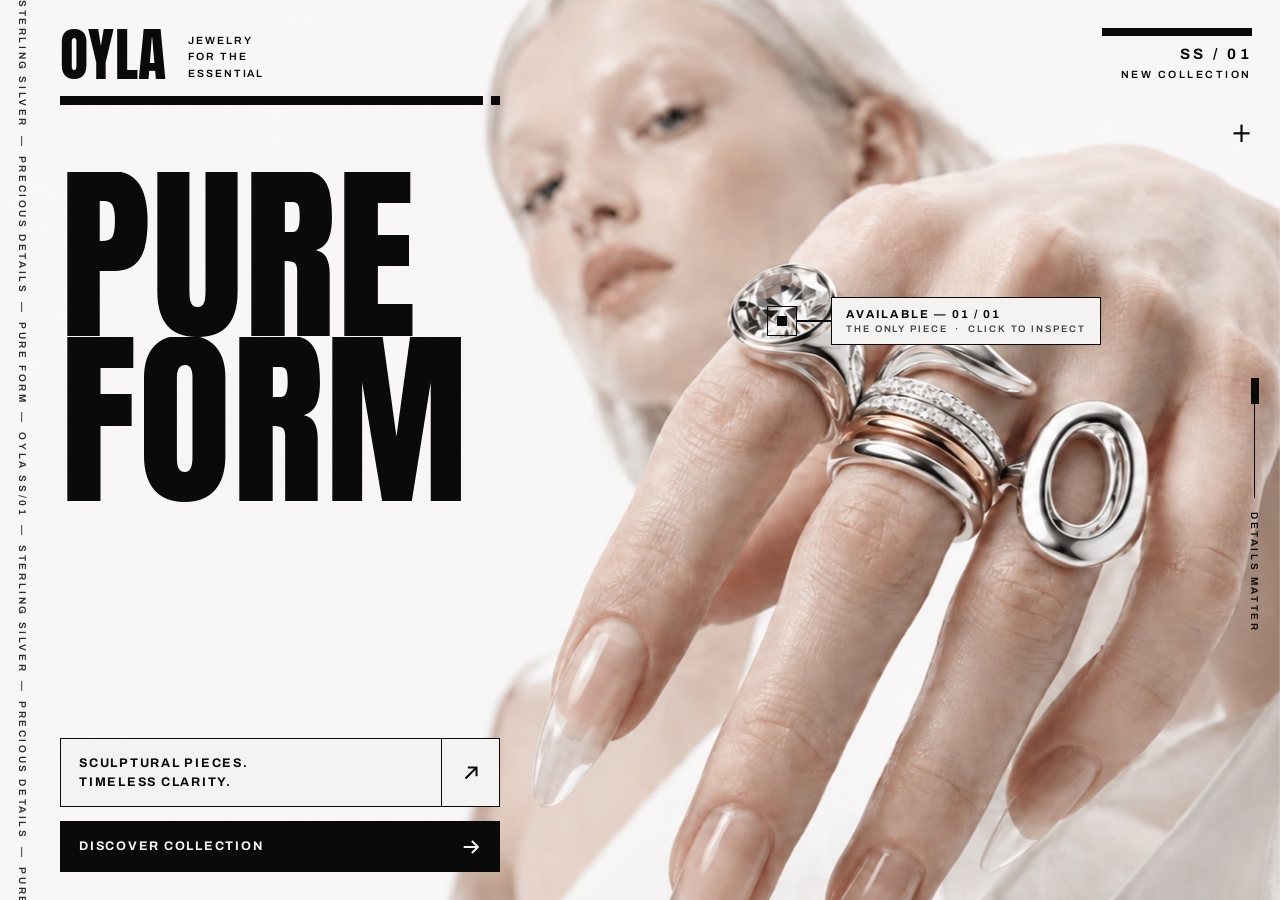
==== index.html @ 8055b630 "OYLA Pure Form — brutalist jewelry campaign site Video-chained flow: loader → intro → hero → macro i" ====
<!DOCTYPE html>
<html lang="en">
<head>
<meta charset="utf-8">
<meta name="viewport" content="width=device-width, initial-scale=1, viewport-fit=cover">
<meta name="theme-color" content="#0A0A0A">
<title>OYLA — Pure Form · SS/01</title>
<link rel="icon" href="data:image/svg+xml,%3Csvg xmlns='http://www.w3.org/2000/svg' viewBox='0 0 16 16'%3E%3Crect width='16' height='16' fill='%230A0A0A'/%3E%3C/svg%3E">
<link rel="preconnect" href="https://fonts.googleapis.com">
<link rel="preconnect" href="https://fonts.gstatic.com" crossorigin>
<link href="https://fonts.googleapis.com/css2?family=Anton&family=Archivo:wght@400;500;600;700&display=swap" rel="stylesheet">
<link rel="stylesheet" href="style.css">
</head>
<body data-state="loading">

<!-- ============ LOADER ============ -->
<div id="loader" aria-hidden="true">
  <div class="loader-mark">
    <span class="ghost">OYLA</span>
    <span class="fill" id="loader-fill">OYLA</span>
  </div>
  <div class="loader-meta">
    <span class="loader-note">LOADING — SS/01 COLLECTION</span>
    <span class="loader-pct"><b id="loader-pct">00</b> %</span>
  </div>
</div>

<!-- ============ MEDIA STACK ============ -->
<div id="media">
  <img  id="still-hero"    class="media-layer" decoding="async" alt="">
  <img  id="still-macro"   class="media-layer" decoding="async" alt="">
  <img  id="still-product" class="media-layer" decoding="async" alt="">
  <video id="v1" class="media-layer" muted playsinline preload="auto" disableremoteplayback></video>
  <video id="v2" class="media-layer" muted playsinline preload="auto" disableremoteplayback></video>
  <video id="v3" class="media-layer" muted playsinline preload="auto" disableremoteplayback></video>
</div>

<div id="vprogress"></div>

<!-- ============ PERSISTENT CHROME ============ -->
<header id="chrome">
  <div class="brand ui-el" style="--d:0s">
    <div class="brand-row">
      <span class="brand-name" aria-label="OYLA"><b style="--i:0">O</b><b style="--i:1">Y</b><b style="--i:2">L</b><b style="--i:3">A</b></span>
      <span class="brand-tag">JEWELRY<br>FOR&nbsp;THE<br>ESSENTIAL</span>
    </div>
    <div class="brand-bar"><span style="--d:.12s"></span><i style="--d:.32s"></i></div>
  </div>

  <div class="corner-tr ui-el" style="--d:.06s">
    <div class="ss">
      <span class="ss-bar" style="--d:.16s"></span>
      <b>SS&nbsp;/&nbsp;01</b>
      <span class="ss-sub">NEW COLLECTION</span>
    </div>
    <div class="plus">+</div>
  </div>

  <div class="ticker ui-el" style="--d:.14s" aria-hidden="true">
    <div class="ticker-track"><span id="tk-a"></span><span id="tk-b"></span></div>
  </div>

  <div class="rail-right ui-el" style="--d:.18s">
    <span class="scan"><i class="scan-track"></i><i class="scan-block"></i></span>
    <span class="rail-text">DETAILS&nbsp;MATTER</span>
  </div>
</header>

<!-- ============ HERO ============ -->
<section id="ui-hero">
  <h1 class="display" aria-label="Pure Form">
    <span class="line"><span class="lw" style="--lb:0s"><b style="--i:0">P</b><b style="--i:1">U</b><b style="--i:2">R</b><b style="--i:3">E</b></span></span>
    <span class="line"><span class="lw" style="--lb:.1s"><b style="--i:0">F</b><b style="--i:1">O</b><b style="--i:2">R</b><b style="--i:3">M</b></span></span>
  </h1>
  <div class="hero-cta">
    <div class="box tag-box sweep" style="--d:.2s">
      <span>SCULPTURAL PIECES.<br>TIMELESS CLARITY.</span>
      <em class="cell" aria-hidden="true">
        <svg viewBox="0 0 24 24"><path d="M6 18 18 6M8.5 6H18v9.5" fill="none" stroke="currentColor" stroke-width="2.2"/></svg>
      </em>
    </div>
    <button class="box btn sweep" id="btn-discover" style="--d:.28s">
      <span>DISCOVER COLLECTION</span>
      <em class="cell" aria-hidden="true">
        <svg viewBox="0 0 24 24"><path d="M4 12h15M13 5.5 19.5 12 13 18.5" fill="none" stroke="currentColor" stroke-width="2.2"/></svg>
      </em>
    </button>
  </div>
</section>

<!-- ============ AVAILABILITY INDICATOR ============ -->
<button id="indicator" aria-label="The only available piece — inspect">
  <span class="ind-core">
    <i></i><u class="ring r1"></u><u class="ring r2"></u>
  </span>
  <span class="ind-line"></span>
  <span class="ind-label">
    <b>AVAILABLE — 01&nbsp;/&nbsp;01</b>
    <span>THE ONLY PIECE&nbsp;&nbsp;·&nbsp;&nbsp;CLICK TO INSPECT</span>
  </span>
</button>

<!-- ============ MACRO ============ -->
<section id="ui-macro">
  <div class="callout ui-el" id="co-stone" style="--d:.05s">
    <span class="co-core"></span><span class="co-line"></span>
    <span class="co-label"><b>STONE</b><span>ROUND FACETED — CLEAR</span></span>
  </div>
  <div class="callout ui-el" id="co-material" style="--d:.15s">
    <span class="co-core"></span><span class="co-line"></span>
    <span class="co-label"><b>MATERIAL</b><span>STERLING SILVER · 925</span></span>
  </div>
  <div class="callout ui-el" id="co-finish" style="--d:.25s">
    <span class="co-core"></span><span class="co-line"></span>
    <span class="co-label"><b>FINISH</b><span>HIGH POLISH</span></span>
  </div>
  <button class="box btn cap-cta sweep" id="btn-open" style="--d:.32s">
    <span>OPEN THE PIECE</span>
    <em class="cell" aria-hidden="true">
      <svg viewBox="0 0 24 24"><path d="M4 12h15M13 5.5 19.5 12 13 18.5" fill="none" stroke="currentColor" stroke-width="2.2"/></svg>
    </em>
  </button>
</section>

<!-- ============ PRODUCT ============ -->
<section id="ui-product">
  <h2 class="display-sm" aria-label="Pure Form">
    <span class="line"><span class="lw" style="--lb:0s"><b style="--i:0">P</b><b style="--i:1">U</b><b style="--i:2">R</b><b style="--i:3">E</b></span></span>
    <span class="line"><span class="lw" style="--lb:.08s"><b style="--i:0">F</b><b style="--i:1">O</b><b style="--i:2">R</b><b style="--i:3">M</b></span></span>
  </h2>

  <div class="box tag-box sweep" style="--d:.14s">
    <span>SCULPTURAL STATEMENT RING</span>
    <em class="cell" aria-hidden="true">
      <svg viewBox="0 0 24 24"><path d="M6 18 18 6M8.5 6H18v9.5" fill="none" stroke="currentColor" stroke-width="2.2"/></svg>
    </em>
  </div>

  <div class="edition ui-el" style="--d:.22s">
    <span class="ed-dot"></span>EDITION 1&nbsp;/&nbsp;1&nbsp;&nbsp;—&nbsp;&nbsp;AVAILABLE NOW
  </div>

  <ul class="specs">
    <li class="ui-el" style="--d:.28s">
      <button class="spec-head" aria-expanded="false">
        <i></i><b>STERLING SILVER · 925</b><em>+</em>
      </button>
      <div class="spec-body"><p>Solid cast in one pour. No plating, no hollow shell — weight you can feel.</p></div>
    </li>
    <li class="ui-el" style="--d:.34s">
      <button class="spec-head" aria-expanded="false">
        <i></i><b>ROUND FACETED CLEAR STONE</b><em>+</em>
      </button>
      <div class="spec-body"><p>Bezel-set crystal, cut deep to hold hard light from every angle.</p></div>
    </li>
    <li class="ui-el" style="--d:.4s">
      <button class="spec-head" aria-expanded="false">
        <i></i><b>HIGH POLISH FINISH</b><em>+</em>
      </button>
      <div class="spec-body"><p>Mirror-buffed by hand to a liquid, glass-white shine.</p></div>
    </li>
    <li class="ui-el" style="--d:.46s">
      <button class="spec-head" aria-expanded="false">
        <i></i><b>MODERN SCULPTURAL DESIGN</b><em>+</em>
      </button>
      <div class="spec-body"><p>One continuous volume — the O of OYLA, cast in metal.</p></div>
    </li>
  </ul>

  <button class="box btn sweep" id="btn-details" style="--d:.54s">
    <span>DISCOVER DETAILS</span>
    <em class="cell" aria-hidden="true">
      <svg viewBox="0 0 24 24"><path d="M4 12h15M13 5.5 19.5 12 13 18.5" fill="none" stroke="currentColor" stroke-width="2.2"/></svg>
    </em>
  </button>

  <button id="btn-back" class="ui-el" style="--d:.62s">←&nbsp;&nbsp;BACK TO CAMPAIGN</button>
</section>

<!-- ============ SKIP ============ -->
<button id="skip">SKIP INTRO —</button>

<!-- ============ CURSOR ============ -->
<div id="cursor" aria-hidden="true"></div>
<div id="cursor-label" aria-hidden="true"></div>

<script src="app.js"></script>
</body>
</html>
---- style.css ----
/* ============================================================
   OYLA — PURE FORM · SS/01
   Brutalist campaign site. White field, black ink, Druk-style
   display (Anton), Archivo utility labels.
   ============================================================ */

:root{
  --ink:#0A0A0A;
  --paper:#F5F3F1;
  --hair:1.5px solid var(--ink);
  --easing:cubic-bezier(.16,1,.3,1);
  --pad:28px;
  --padl:60px;               /* left offset: leaves a gutter for the ticker */
  --col:min(440px, 40vw);
}

*{ margin:0; padding:0; box-sizing:border-box; }

html,body{ height:100%; }

body{
  background:var(--paper);
  color:var(--ink);
  font-family:"Archivo", "Helvetica Neue", sans-serif;
  overflow:hidden;
  -webkit-font-smoothing:antialiased;
  user-select:none;
}

@media (pointer:fine){
  body{ cursor:none; }
  body a, body button{ cursor:none; }
}

button{
  font:inherit; color:inherit; background:none; border:none;
  text-align:left;
}

/* ============ MEDIA STACK ============ */

#media{
  position:fixed; inset:0; z-index:0;
  transition:transform .9s var(--easing);
}
body[data-state="product"] #media{
  transform:scale(1.12) translateX(7%);
}

/* Layers SNAP on and FADE off: the incoming frame is always shown
   instantly under/over a matching frame, so cuts never flash. */
.media-layer{
  position:absolute; inset:0;
  width:100%; height:100%;
  object-fit:cover; object-position:50% 50%;
  opacity:0;
  transition:opacity .4s linear;
  will-change:opacity;
}
.media-layer.on{ opacity:1; transition:none; }

#still-hero{ z-index:1; }
#still-macro{ z-index:2; }
#still-product{ z-index:3; }
#v1{ z-index:4; }
#v2{ z-index:5; }
#v3{ z-index:6; }

body[data-state="intro"] #v1{
  animation:v1zoom .8s cubic-bezier(.3,.1,.25,1) forwards;
}
@keyframes v1zoom{
  from{ transform:scale(1.07); }
  to{ transform:scale(1); }
}

/* ============ VIDEO PROGRESS HAIRLINE ============ */

#vprogress{
  position:fixed; top:0; left:0; z-index:40;
  width:100%; height:3px;
  background:var(--ink);
  transform:scaleX(0); transform-origin:0 0;
  opacity:0; transition:opacity .2s;
}
body[data-state="intro"] #vprogress,
body[data-state="macro-playing"] #vprogress,
body[data-state="reveal-playing"] #vprogress{ opacity:1; }

/* ============ SHARED REVEAL PRIMITIVES ============ */

/* fade-up block */
.ui-el{
  opacity:0;
  transform:translateY(22px);
  transition:opacity .3s var(--easing), transform .45s var(--easing);
  transition-delay:0s;
  pointer-events:none;
}
.show .ui-el{
  opacity:1;
  transform:translateY(0);
  transition-delay:var(--d, 0s);
  pointer-events:auto;
}

/* boxed rows sweep in from the left */
.sweep{
  clip-path:inset(-2px 101% -2px -2px);
  transition:clip-path .45s var(--easing);
  transition-delay:0s;
  pointer-events:none;
}
.show .sweep{
  clip-path:inset(-2px -2px -2px -2px);
  transition-delay:var(--d, 0s);
  pointer-events:auto;
}
.sweep .cell svg{
  opacity:0; transform:translateX(-12px);
  transition:opacity .25s var(--easing), transform .35s var(--easing);
}
.show .sweep .cell svg{
  opacity:1; transform:translateX(0);
  transition-delay:calc(var(--d, 0s) + .22s);
}

/* per-letter display reveal */
.line{ display:block; overflow:hidden; }
.lw{ display:inline-block; white-space:nowrap; }
.lw b{
  display:inline-block;
  font-weight:400;
  transform:translateY(118%) rotate(5deg);
  transform-origin:0 100%;
  transition:transform .5s var(--easing);
  transition-delay:0s;
  will-change:transform;
}
.show .lw b{
  transform:translateY(0) rotate(0deg);
  transition-delay:calc(var(--lb, 0s) + var(--i, 0) * .04s);
}

/* ============ LOADER ============ */

#loader{
  position:fixed; inset:0; z-index:100;
  background:var(--ink);
  display:flex; flex-direction:column;
  align-items:center; justify-content:center;
  transition:transform .55s var(--easing);
}
body:not([data-state="loading"]) #loader{
  transform:translateY(-101%);
}

.loader-mark{
  position:relative;
  font-family:"Anton", sans-serif;
  font-size:min(30vw, 34vh);
  line-height:1;
  letter-spacing:.01em;
}
.loader-mark .ghost{
  color:transparent;
  -webkit-text-stroke:1.5px rgba(245,243,241,.4);
}
.loader-mark .fill{
  position:absolute; inset:0;
  color:var(--paper);
  clip-path:inset(0 100% 0 0);
}

.loader-meta{
  position:fixed; left:var(--pad); right:var(--pad); bottom:var(--pad);
  display:flex; justify-content:space-between; align-items:baseline;
  color:var(--paper);
  font-size:11px; font-weight:600; letter-spacing:.22em;
}
.loader-pct b{
  font-family:"Anton", sans-serif;
  font-size:34px; font-weight:400; letter-spacing:.02em;
  margin-right:6px;
}

/* ============ CHROME ============ */

#chrome{ position:fixed; inset:0; z-index:20; pointer-events:none; }
#chrome .ui-el{ pointer-events:none !important; }
#chrome{ visibility:hidden; transition:visibility 0s .35s; }
#chrome.show{ visibility:visible; transition-delay:0s; }

.brand{
  position:absolute; top:var(--pad); left:var(--padl);
  width:var(--col);
}
.brand-row{ display:flex; align-items:flex-start; gap:22px; }

/* logo: letters rise in, and the whole mark breathes on hover */
.brand-name{
  font-family:"Anton", sans-serif;
  font-size:58px; line-height:.92;
  letter-spacing:.005em;
  overflow:hidden;
  display:inline-block;
}
.brand-name b{
  display:inline-block; font-weight:400;
  transform:translateY(115%);
  transition:transform .45s var(--easing);
  transition-delay:0s;
}
.show .brand-name b{
  transform:translateY(0);
  transition-delay:calc(.05s + var(--i, 0) * .05s);
}
.brand-name b{ animation:logoIdle 7s var(--easing) infinite; animation-delay:calc(3s + var(--i) * .07s); }
@keyframes logoIdle{
  0%, 90%, 100%{ translate:0 0; }
  93%{ translate:0 -9%; }
  96%{ translate:0 0; }
}

.brand-tag{
  padding-top:5px;
  font-size:10.5px; font-weight:600;
  letter-spacing:.18em; line-height:1.55;
}

.brand-bar{
  margin-top:14px;
  display:flex; align-items:center; gap:8px;
}
.brand-bar span{
  position:relative; overflow:hidden;
  height:9px; flex:1; background:var(--ink);
  transform:scaleX(0); transform-origin:0 50%;
  transition:transform .5s var(--easing) 0s;
}
.show .brand-bar span{ transform:scaleX(1); transition-delay:var(--d,0s); }
.brand-bar span::after{
  content:""; position:absolute; top:0; bottom:0; width:16px;
  background:var(--paper);
  left:-18px;
  animation:barSweep 3.8s cubic-bezier(.6,0,.3,1) infinite;
  animation-delay:1.6s;
}
@keyframes barSweep{
  0%{ left:-18px; }
  55%, 100%{ left:102%; }
}
.brand-bar i{
  width:9px; height:9px; background:var(--ink); flex:none;
  transform:scale(0);
  transition:transform .25s var(--easing) 0s;
}
.show .brand-bar i{ transform:scale(1); transition-delay:var(--d,0s); }

.corner-tr{
  position:absolute; top:var(--pad); right:var(--pad);
  text-align:right;
}
.ss-bar{
  display:block; height:8px; width:150px; background:var(--ink);
  margin:0 0 10px auto;
  transform:scaleX(0); transform-origin:100% 50%;
  transition:transform .5s var(--easing) 0s;
}
.show .ss-bar{ transform:scaleX(1); transition-delay:var(--d,0s); }
.ss b{
  display:block;
  font-size:15px; font-weight:700; letter-spacing:.22em;
}
.ss-sub{
  display:block; margin-top:7px;
  font-size:10.5px; font-weight:600; letter-spacing:.24em;
}
.plus{
  margin-top:34px;
  font-size:34px; font-weight:300; line-height:1;
  animation:plusSpin 7s var(--easing) infinite;
  animation-delay:5s;
  display:inline-block;
}
@keyframes plusSpin{
  0%, 86%, 100%{ rotate:0deg; }
  93%{ rotate:90deg; }
}

/* endless vertical ticker in its own left gutter */
.ticker{
  position:absolute; left:14px; top:0; bottom:0;
  width:14px; overflow:hidden;
}
.ticker-track{
  display:flex; flex-direction:column;
  animation:tickerUp 110s linear infinite;
  will-change:transform;
}
.ticker-track span{
  writing-mode:vertical-rl;
  font-size:10px; font-weight:600; letter-spacing:.26em;
  white-space:nowrap;
  opacity:.85;
}
@keyframes tickerUp{
  to{ transform:translateY(-50%); }
}

/* right rail: scanner block runs along a hairline track */
.rail-right{
  position:absolute; right:calc(var(--pad) - 8px); top:42%;
  display:flex; flex-direction:column; align-items:center; gap:14px;
}
.scan{
  position:relative;
  width:8px; height:120px;
}
.scan-track{
  position:absolute; left:50%; top:0; bottom:0;
  width:1.5px; margin-left:-.75px;
  background:var(--ink);
}
.scan-block{
  position:absolute; left:0; top:0;
  width:8px; height:26px;
  background:var(--ink);
  animation:scanRun 2.6s cubic-bezier(.45,0,.55,1) infinite alternate;
}
@keyframes scanRun{
  from{ top:0; }
  to{ top:94px; }
}
.rail-text{
  writing-mode:vertical-rl;
  font-size:10px; font-weight:600; letter-spacing:.26em;
  white-space:nowrap;
}

/* ============ HERO ============ */

#ui-hero{
  position:fixed; inset:0; z-index:21;
  pointer-events:none;
  visibility:hidden; transition:visibility 0s .35s;
}
#ui-hero.show{ visibility:visible; transition-delay:0s; }

#ui-hero .display{
  position:absolute; left:var(--padl); top:172px;
  font-family:"Anton", sans-serif;
  font-weight:400;
  font-size:min(23.5vh, 15vw);
  line-height:.86;
  letter-spacing:.005em;
}

.hero-cta{
  position:absolute; left:var(--padl); bottom:var(--pad);
  width:var(--col);
  display:flex; flex-direction:column; gap:14px;
}

/* boxed rows (shared hero/product) */
.box{
  display:flex; align-items:stretch;
  border:var(--hair);
  background:var(--paper);
  width:100%;
}
.box > span{
  flex:1;
  padding:15px 18px;
  font-size:12.5px; font-weight:700; letter-spacing:.14em;
  line-height:1.5;
  display:flex; align-items:center;
}
.box .cell{
  flex:none; width:58px;
  display:flex; align-items:center; justify-content:center;
  border-left:var(--hair);
}
.box .cell svg{ width:22px; height:22px; }

.btn{
  background:var(--ink); color:var(--paper);
  transition:background .3s var(--easing), color .3s var(--easing);
}
.btn:hover{ background:var(--paper); color:var(--ink); }
.btn:hover .cell svg{ transform:translateX(5px); }
.btn:focus-visible{ outline:3px solid var(--ink); outline-offset:3px; }

.tag-box:hover .cell svg{ transform:translate(3px,-3px); }

/* ============ INDICATOR ============ */

#indicator{
  position:fixed; z-index:25;
  display:flex; align-items:center;
  opacity:0; pointer-events:none;
  transition:opacity .4s var(--easing) .4s;
}
body.show-indicator #indicator{
  opacity:1; pointer-events:auto;
}
body:not(.show-indicator) #indicator{ transition-delay:0s; transition-duration:.18s; }

.ind-core{
  position:relative; width:14px; height:14px; flex:none;
}
.ind-core i{
  position:absolute; inset:2px;
  background:var(--ink);
}
.ind-core .ring{
  position:absolute; inset:-8px;
  border:1.5px solid var(--ink);
  animation:pulse 2.4s var(--easing) infinite;
}
.ind-core .r2{ animation-delay:1.2s; }
@keyframes pulse{
  0%{ transform:scale(.55); opacity:1; }
  100%{ transform:scale(2.4); opacity:0; }
}

.ind-line{
  width:34px; height:1.5px; background:var(--ink); flex:none;
  margin-left:8px;
  transform:scaleX(0); transform-origin:0 50%;
  transition:transform .35s var(--easing) 0s;
}
body.show-indicator .ind-line{ transform:scaleX(1); transition-delay:.6s; }

.ind-label{
  border:var(--hair);
  background:var(--paper);
  padding:10px 14px;
  white-space:nowrap;
  transition:background .3s, color .3s;
}
.ind-label b{
  display:block;
  font-size:11.5px; font-weight:700; letter-spacing:.18em;
}
.ind-label span{
  display:block; margin-top:4px;
  font-size:9.5px; font-weight:600; letter-spacing:.2em;
  opacity:.75;
}
#indicator:hover .ind-label{ background:var(--ink); color:var(--paper); }
#indicator:focus-visible .ind-label{ outline:3px solid var(--ink); outline-offset:3px; }

/* ============ MACRO ============ */

#ui-macro{
  position:fixed; inset:0; z-index:22;
  pointer-events:none;
  visibility:hidden; transition:visibility 0s .35s;
}
#ui-macro.show{ visibility:visible; transition-delay:0s; }

/* spec callouts anchored to the ring (same language as the indicator) */
.callout{
  position:fixed;
  display:flex; align-items:center;
}
.callout .co-core{
  width:8px; height:8px; background:var(--ink); flex:none;
}
.callout .co-line{
  width:26px; height:1.5px; background:var(--ink); flex:none;
  transform:scaleX(0); transform-origin:0 50%;
  transition:transform .3s var(--easing) 0s;
}
.show .callout .co-line{ transform:scaleX(1); transition-delay:calc(var(--d,0s) + .15s); }
.callout .co-label{
  border:var(--hair);
  background:var(--paper);
  padding:8px 12px;
  white-space:nowrap;
}
.callout .co-label b{
  display:block;
  font-size:9px; font-weight:700; letter-spacing:.26em;
  opacity:.55;
}
.callout .co-label span{
  display:block; margin-top:3px;
  font-size:11px; font-weight:700; letter-spacing:.16em;
}
.callout.flip{ flex-direction:row-reverse; }
.callout.flip .co-line{ transform-origin:100% 50%; }

.cap-cta{
  position:absolute; right:var(--pad); bottom:var(--pad);
  width:min(340px, 80vw);
}

/* ============ PRODUCT ============ */

#ui-product{
  position:fixed; z-index:21;
  left:var(--padl); top:168px; bottom:var(--pad);
  width:var(--col);
  display:flex; flex-direction:column;
  overflow-y:auto; overflow-x:hidden;
  scrollbar-width:none;
  visibility:hidden; transition:visibility 0s .35s;
  pointer-events:none;
}
#ui-product::-webkit-scrollbar{ display:none; }
#ui-product.show{ visibility:visible; transition-delay:0s; }

#ui-product .display-sm{
  font-family:"Anton", sans-serif;
  font-weight:400;
  font-size:min(13.5vh, 9vw);
  line-height:.86;
  letter-spacing:.005em;
  margin-bottom:auto;
}

#ui-product .tag-box > span{ padding:13px 16px; font-size:12px; }

.edition{
  display:flex; align-items:center; gap:12px;
  margin-top:14px;
  font-size:10.5px; font-weight:700; letter-spacing:.2em;
}
.ed-dot{
  position:relative;
  width:8px; height:8px; background:var(--ink); flex:none;
}
.ed-dot::after{
  content:""; position:absolute; inset:-5px;
  border:1.5px solid var(--ink);
  animation:pulse 2.2s var(--easing) infinite;
}

/* accordion specs: closed rows, expand for detail */
.specs{
  list-style:none;
  margin:14px 0 16px;
}
.specs li{
  position:relative;
}
.specs li::before{
  content:""; position:absolute; top:0; left:0; right:0; height:1.5px;
  background:var(--ink);
  transform:scaleX(0); transform-origin:0 50%;
  transition:transform .5s var(--easing) 0s;
}
.show .specs li::before{ transform:scaleX(1); transition-delay:var(--d,0s); }
.specs li:last-child::after{
  content:""; position:absolute; bottom:0; left:0; right:0; height:1.5px;
  background:var(--ink);
  transform:scaleX(0); transform-origin:0 50%;
  transition:transform .5s var(--easing) 0s;
}
.show .specs li:last-child::after{ transform:scaleX(1); transition-delay:calc(var(--d,0s) + .08s); }

.spec-head{
  display:flex; align-items:center; gap:12px;
  width:100%;
  padding:12px 10px;
  font-size:11.5px; font-weight:700; letter-spacing:.16em;
  transition:background .25s, color .25s;
}
.spec-head i{
  width:8px; height:8px; background:var(--ink); flex:none;
  transition:background .25s, rotate .35s var(--easing);
}
.spec-head b{ flex:1; font-weight:700; }
.spec-head em{
  font-style:normal;
  font-size:16px; font-weight:500; line-height:1;
  transition:rotate .35s var(--easing);
}
.spec-head:focus-visible{ outline:3px solid var(--ink); outline-offset:-3px; }

.spec-body{
  display:grid; grid-template-rows:0fr;
  transition:grid-template-rows .4s var(--easing);
}
.spec-body > p{
  overflow:hidden;
  margin:0 10px 0 30px;
  font-size:10.5px; font-weight:500; letter-spacing:.06em;
  line-height:1.6;
  opacity:0;
  transition:opacity .3s var(--easing), padding .4s var(--easing);
}

.specs li:hover .spec-head{ background:var(--ink); color:var(--paper); }
.specs li:hover .spec-head i{ background:var(--paper); }

.specs li.open .spec-head{ background:var(--ink); color:var(--paper); }
.specs li.open .spec-head i{ background:var(--paper); rotate:45deg; }
.specs li.open .spec-head em{ rotate:45deg; }
.specs li.open .spec-body{ grid-template-rows:1fr; }
.specs li.open{ background:var(--ink); color:var(--paper); }
.specs li.open .spec-body > p{ opacity:.85; padding-bottom:12px; }

#btn-back{
  margin-top:16px;
  font-size:10.5px; font-weight:700; letter-spacing:.22em;
  padding:6px 0;
  width:max-content;
  border-bottom:1.5px solid transparent;
  transition:border-color .3s;
}
#btn-back:hover{ border-bottom-color:var(--ink); }
#btn-back:focus-visible{ outline:3px solid var(--ink); outline-offset:3px; }

/* ============ SKIP ============ */

#skip{
  position:fixed; z-index:30;
  left:50%; bottom:var(--pad);
  transform:translateX(-50%);
  font-size:10.5px; font-weight:700; letter-spacing:.26em;
  padding:10px 16px;
  opacity:0; pointer-events:none;
  transition:opacity .3s var(--easing) .35s;
}
body[data-state="intro"] #skip{
  opacity:.85; pointer-events:auto;
}
#skip:hover{ opacity:1; }

/* ============ CURSOR ============ */

#cursor{
  position:fixed; z-index:200; top:0; left:0;
  width:12px; height:12px;
  background:#fff;
  mix-blend-mode:difference;
  pointer-events:none;
  transform:translate(-100px,-100px);
  transition:width .25s var(--easing), height .25s var(--easing);
}
#cursor.big{ width:34px; height:34px; }

#cursor-label{
  position:fixed; z-index:201; top:0; left:0;
  background:var(--ink); color:var(--paper);
  font-size:9.5px; font-weight:700; letter-spacing:.24em;
  padding:7px 10px 7px 12px;
  pointer-events:none;
  opacity:0;
  transform:translate(-100px,-100px);
  transition:opacity .25s;
}
#cursor-label.on{ opacity:1; }

@media (pointer:coarse){
  #cursor, #cursor-label{ display:none; }
}

/* ============ RESPONSIVE ============ */

/* mid laptops / tablets landscape */
@media (max-width:1200px){
  :root{ --col:min(400px, 44vw); }
}

/* short viewports (landscape phones, small laptops) */
@media (max-height:640px) and (min-width:901px){
  #ui-hero .display{ top:132px; font-size:min(21vh, 14vw); }
  #ui-product{ top:126px; }
  #ui-product .display-sm{ font-size:min(11vh, 8vw); }
  .brand-name{ font-size:46px; }
  .hero-cta{ gap:10px; }
  .box > span{ padding:11px 14px; }
}

/* tablets portrait / phones */
@media (max-width:900px){
  :root{ --pad:18px; --padl:18px; --col:calc(100vw - 36px); }

  .brand{ width:42vw; }
  .brand-name{ font-size:44px; }
  .brand-tag{ display:none; }

  .ticker, .rail-right{ display:none; }
  .plus{ display:none; }

  #ui-hero .display{ top:120px; font-size:min(17vh, 24vw); }
  .hero-cta{ width:calc(100vw - 36px); }

  #ui-product{ top:110px; }
  #ui-product .display-sm{ font-size:min(10vh, 17vw); }

  .callout .co-label span{ font-size:10px; }
  .ind-label span{ display:none; }

  .cap-cta{
    left:var(--pad); right:var(--pad);
    width:auto;
  }
}

/* small phones */
@media (max-width:560px){
  .brand-name{ font-size:38px; }
  .brand-bar{ margin-top:10px; }
  .ss b{ font-size:13px; }
  .ss-sub{ font-size:9.5px; }
  .ss-bar{ width:110px; }

  #ui-hero .display{ font-size:min(15vh, 26vw); }

  .box > span{ padding:12px 14px; font-size:11.5px; }
  .box .cell{ width:48px; }
  .box .cell svg{ width:18px; height:18px; }

  .spec-head{ padding:11px 8px; font-size:10.5px; }
  .spec-body > p{ margin-left:26px; font-size:10px; }
  .edition{ font-size:9.5px; }

  .callout .co-line{ width:16px; }
  .callout .co-label{ padding:6px 9px; }
  .callout .co-label b{ font-size:8px; }
  .callout .co-label span{ font-size:9px; }

  .ind-label{ padding:8px 10px; }
  .ind-label b{ font-size:10px; }
  .ind-line{ width:22px; }

  .loader-mark{ font-size:min(36vw, 30vh); }
}

/* ============ REDUCED MOTION ============ */

@media (prefers-reduced-motion:reduce){
  *, *::before, *::after{
    animation-duration:.001s !important;
    transition-duration:.001s !important;
  }
}
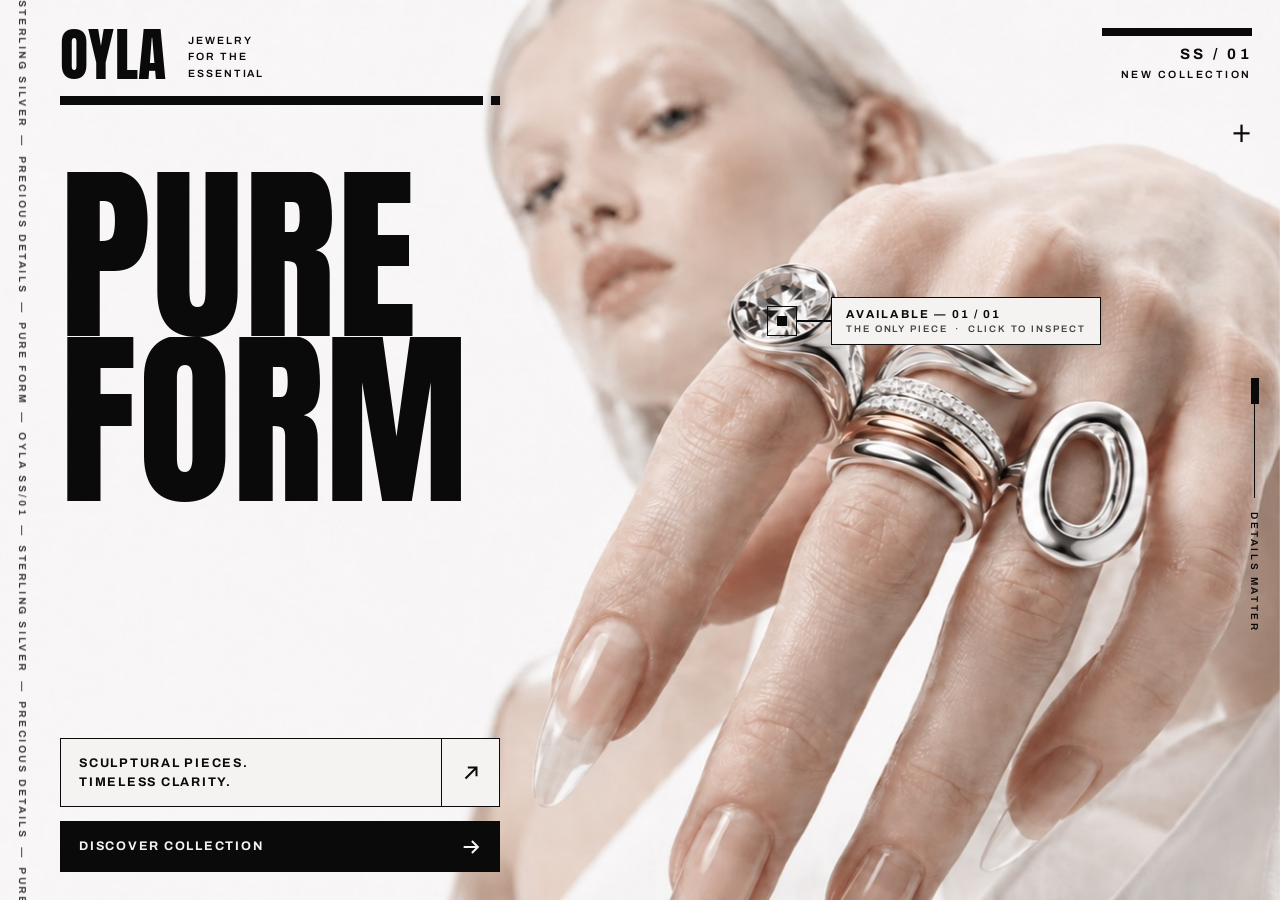
==== commit 61007943: "Loader a prueba de fallos: streaming nativo del intro + watchdogs El video 1 ahora se reproduce por " ====
--- a/index.html
+++ b/index.html
@@ -9,7 +9,7 @@
 <link rel="preconnect" href="https://fonts.googleapis.com">
 <link rel="preconnect" href="https://fonts.gstatic.com" crossorigin>
 <link href="https://fonts.googleapis.com/css2?family=Anton&family=Archivo:wght@400;500;600;700&display=swap" rel="stylesheet">
-<link rel="stylesheet" href="style.css">
+<link rel="stylesheet" href="style.css?v=2">
 </head>
 <body data-state="loading">
 
@@ -184,6 +184,6 @@
 <div id="cursor" aria-hidden="true"></div>
 <div id="cursor-label" aria-hidden="true"></div>
 
-<script src="app.js"></script>
+<script src="app.js?v=2"></script>
 </body>
 </html>
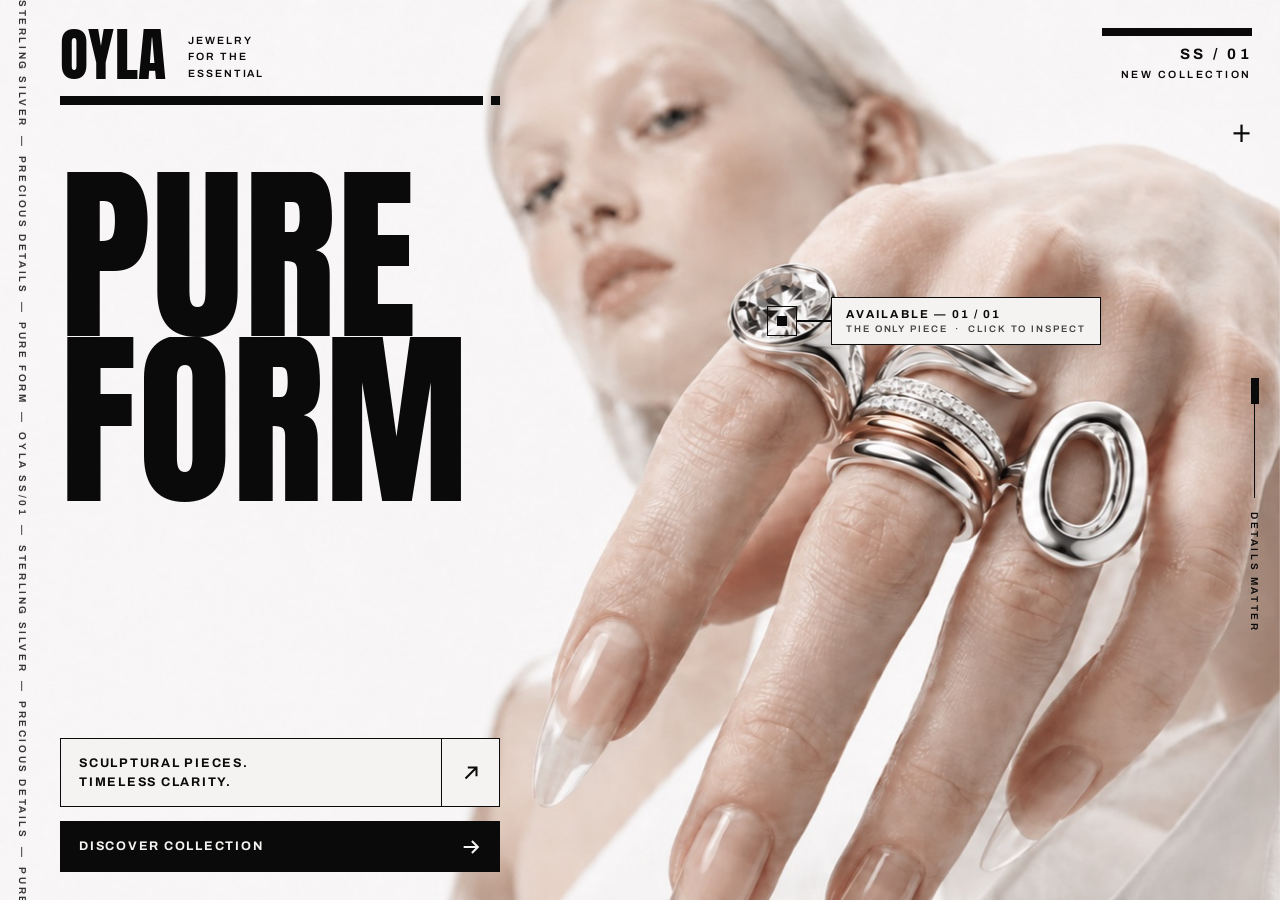
==== commit 92e848a0: "Fix: renombrar variable 'chrome' que choca con el global de Chrome real En Chrome de escritorio 'chr" ====
--- a/index.html
+++ b/index.html
@@ -184,6 +184,6 @@
 <div id="cursor" aria-hidden="true"></div>
 <div id="cursor-label" aria-hidden="true"></div>
 
-<script src="app.js?v=2"></script>
+<script src="app.js?v=3"></script>
 </body>
 </html>
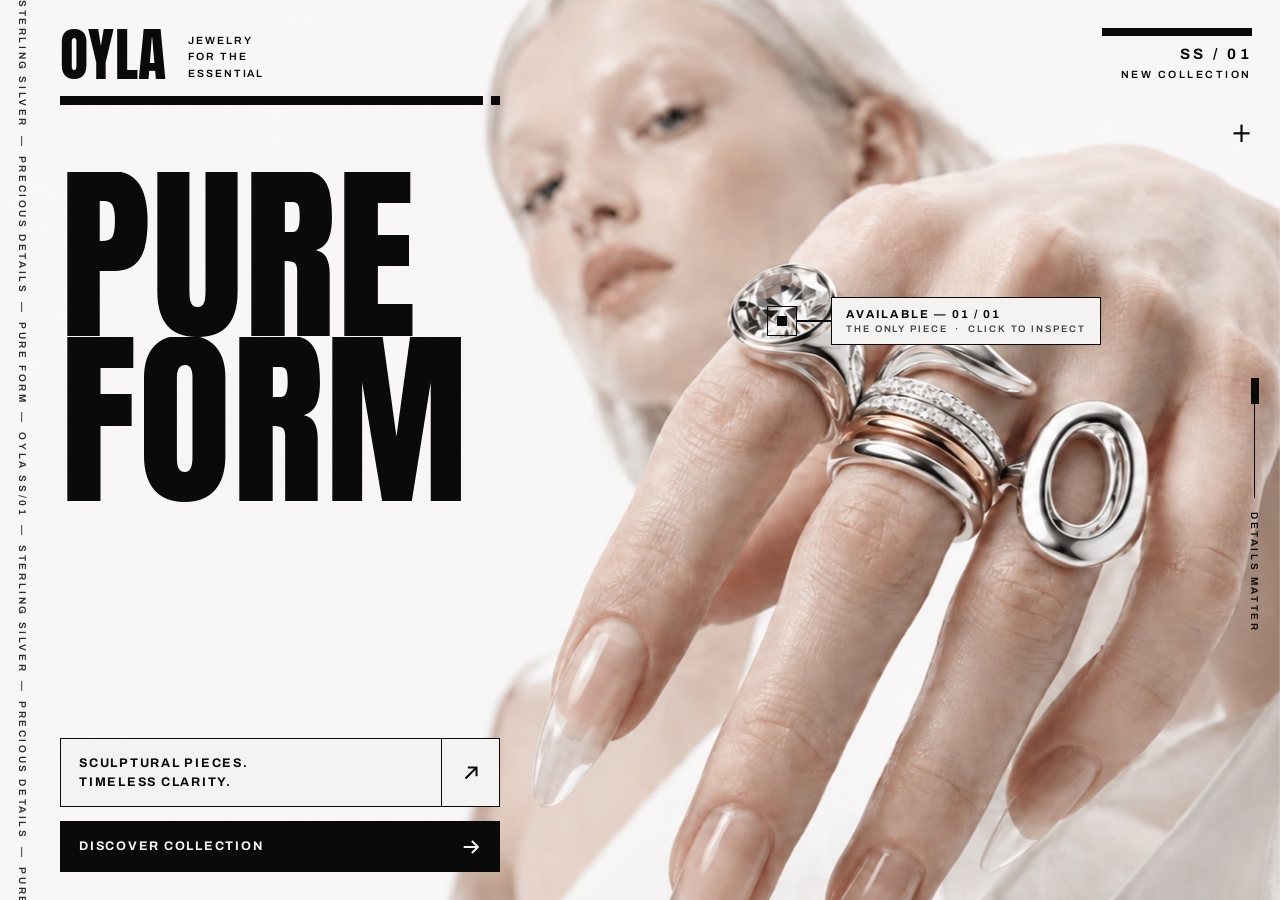
==== commit 78e8e6ad: "Videos por fetch→blob: evita el stack de streaming de media que se atasca en algunos perfiles de Chr" ====
--- a/index.html
+++ b/index.html
@@ -184,6 +184,6 @@
 <div id="cursor" aria-hidden="true"></div>
 <div id="cursor-label" aria-hidden="true"></div>
 
-<script src="app.js?v=3"></script>
+<script src="app.js?v=4"></script>
 </body>
 </html>
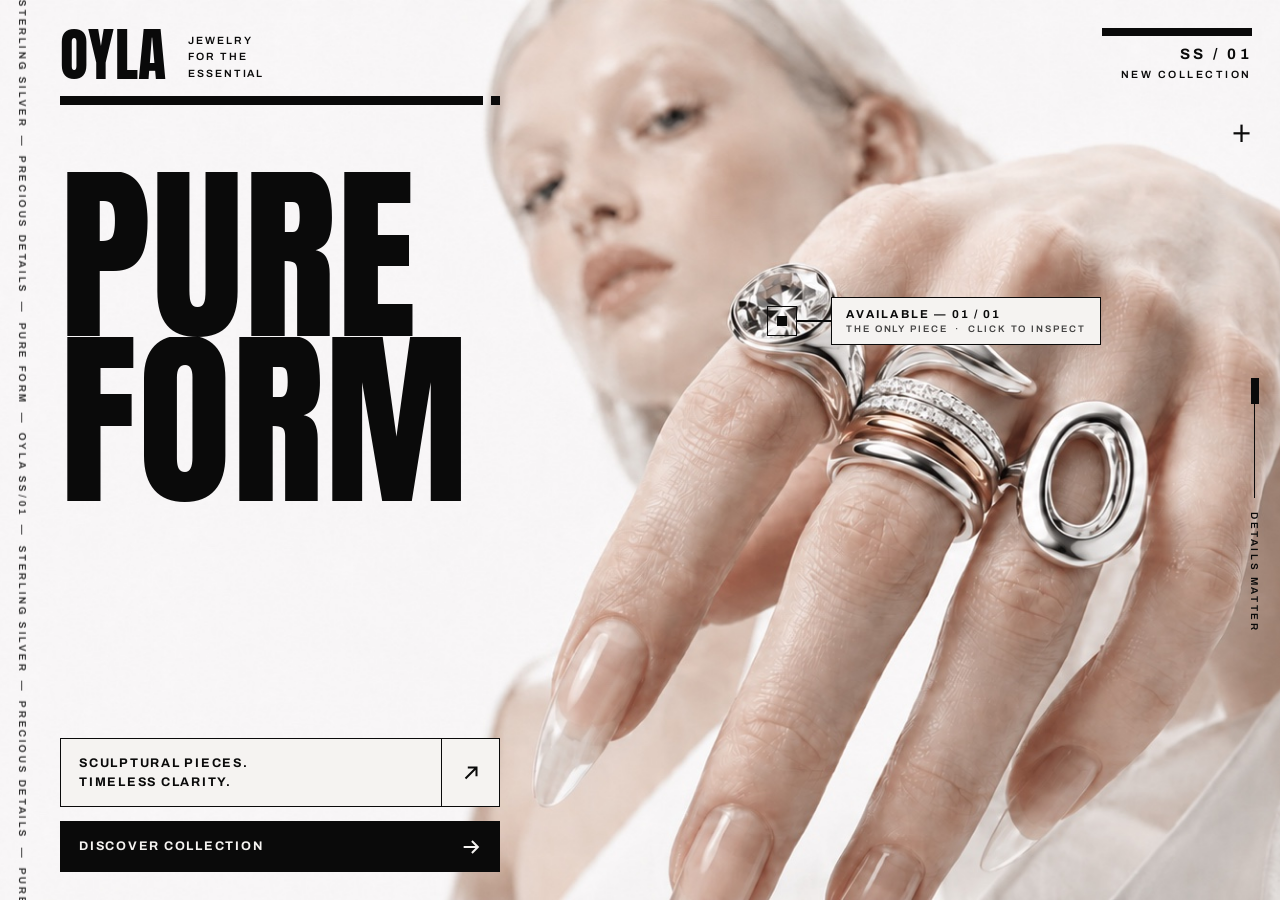
==== commit 1d474ad7: "Degradación elegante: sin will-change en capas de media (GPU rota pinta en blanco) y playVideo salta" ====
--- a/index.html
+++ b/index.html
@@ -9,7 +9,7 @@
 <link rel="preconnect" href="https://fonts.googleapis.com">
 <link rel="preconnect" href="https://fonts.gstatic.com" crossorigin>
 <link href="https://fonts.googleapis.com/css2?family=Anton&family=Archivo:wght@400;500;600;700&display=swap" rel="stylesheet">
-<link rel="stylesheet" href="style.css?v=2">
+<link rel="stylesheet" href="style.css?v=5">
 </head>
 <body data-state="loading">
 
@@ -184,6 +184,6 @@
 <div id="cursor" aria-hidden="true"></div>
 <div id="cursor-label" aria-hidden="true"></div>
 
-<script src="app.js?v=4"></script>
+<script src="app.js?v=5"></script>
 </body>
 </html>
--- a/style.css
+++ b/style.css
@@ -55,7 +55,8 @@
   object-fit:cover; object-position:50% 50%;
   opacity:0;
   transition:opacity .4s linear;
-  will-change:opacity;
+  /* sin will-change: la promoción a GPU pinta en blanco en Chromes
+     con el proceso GPU dañado */
 }
 .media-layer.on{ opacity:1; transition:none; }
 
